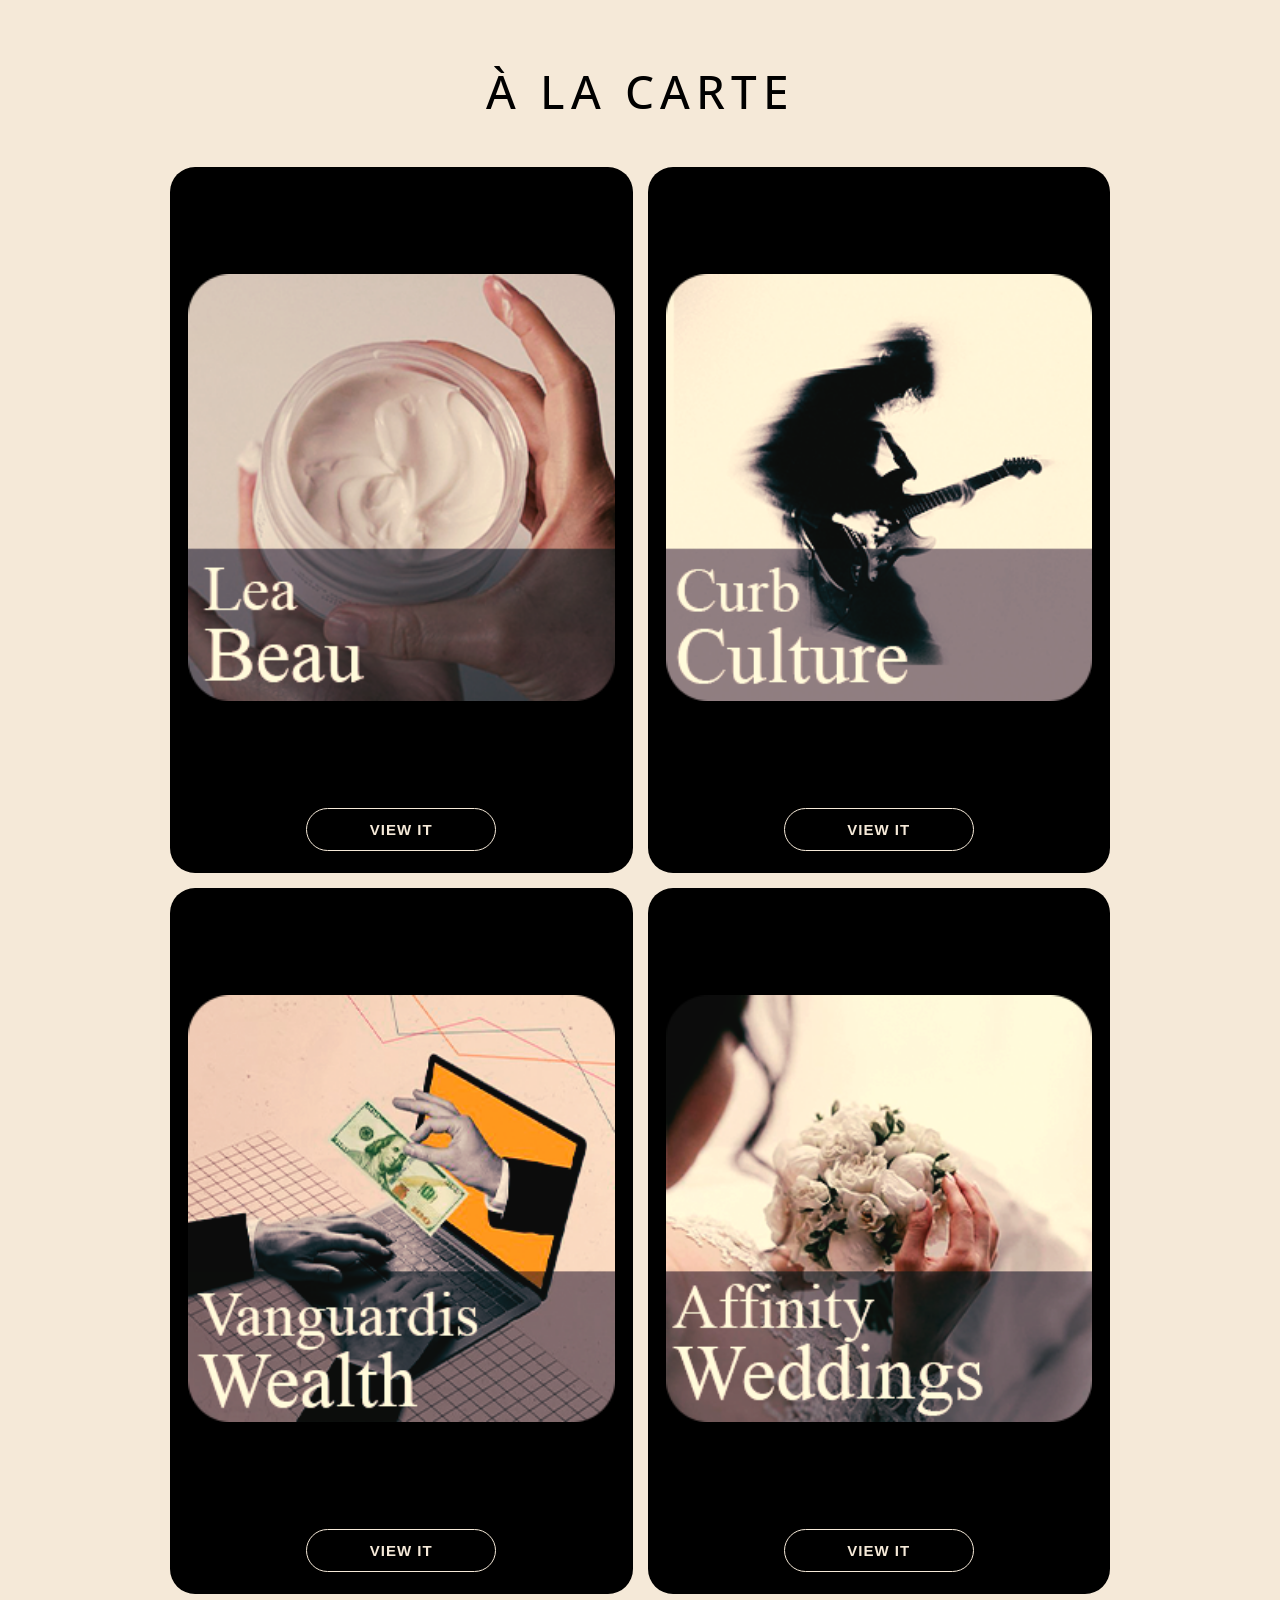
==== ala-carte/index.html @ 8e033984 "Initial portfolio release" ====
<!DOCTYPE html>
<html lang="en">
<head>
    <meta charset="UTF-8">
    <meta name="viewport" content="width=device-width, initial-scale=1.0">
    <title>À LA CARTE - Vistick Studio</title>
    <link rel="preconnect" href="https://fonts.googleapis.com">
    <link rel="preconnect" href="https://fonts.gstatic.com" crossorigin>
    <link href="https://fonts.googleapis.com/css2?family=Open+Sans:wght@400;500&display=swap" rel="stylesheet">
    <link rel="stylesheet" href="ala.css">
</head>
<body>

    <div class="showcase-container">
        <header class="launch-fade-up">
            <h1 class="projects-layout-title">À la carte</h1>
        </header>

        <div class="showcase-grid launch-fade-up launch-delay" id="main-grid">
            
            <!-- CARD 1: LEA BEAU -->
            <div class="case-card" onclick="openStudy('modal-lea')">
                <div class="case-video-frame">
                    <img src="1-lea-beau.png" alt="Lea Beau" class="case-image-element">
                </div>
                <div class="case-button-container">
                    <button type="button" class="case-action-btn">VIEW IT</button>
                </div>
            </div>

            <!-- CARD 2: CURB CULTURE -->
            <div class="case-card" onclick="openStudy('modal-curb')">
                <div class="case-video-frame">
                    <img src="2-curb-culture.png" alt="Curb Culture" class="case-image-element">
                </div>
                <div class="case-button-container">
                    <button type="button" class="case-action-btn">VIEW IT</button>
                </div>
            </div>

            <!-- CARD 3: VANGUARDIS WEALTH -->
            <div class="case-card" onclick="openStudy('modal-vanguardis')">
                <div class="case-video-frame">
                    <img src="3-vanguardis-wealth.png" alt="Vanguardis Wealth" class="case-image-element">
                </div>
                <div class="case-button-container">
                    <button type="button" class="case-action-btn">VIEW IT</button>
                </div>
            </div>

            <!-- CARD 4: AFFINITY WEDDINGS -->
            <div class="case-card" onclick="openStudy('modal-affinity')">
                <div class="case-video-frame">
                    <img src="4-affinity-weddings.png" alt="Affinity Weddings" class="case-image-element">
                </div>
                <div class="case-button-container">
                    <button type="button" class="case-action-btn">VIEW IT</button>
                </div>
            </div>

        </div>
    </div>

    <!-- FOREGROUND OVERLAY STUDIES LAYER -->
    
    <!-- MODAL: LEA BEAU -->
    <div id="modal-lea" class="ala-modal-layer">
        <div class="ala-modal-backdrop" onclick="closeStudy('modal-lea')"></div>
        <div class="ala-modal-window">
            <button class="ala-close-btn" onclick="closeStudy('modal-lea')">✕ CLOSE</button>
            <div class="ala-modal-content-scroll">
                <div class="ala-text-block ala-text-large">
                    Partner : Lea Beau (Skincare Brand)
                    Industry : Skincare & Beauty
                    Services Delivered : Plug & Play Newsletter Kit
                </div>
                <h1 class="ala-massive-header">NEWSLETTER</h1>
                <div class="ala-img-frame">
                    <img src="lea-beua/newsletter.jpg" alt="Lea Beau Newsletter" class="ala-responsive-img">
                </div>
            </div>
        </div>
    </div>

    <!-- MODAL: CURB CULTURE -->
    <div id="modal-curb" class="ala-modal-layer">
        <div class="ala-modal-backdrop" onclick="closeStudy('modal-curb')"></div>
        <div class="ala-modal-window">
            <button class="ala-close-btn" onclick="closeStudy('modal-curb')">✕ CLOSE</button>
            <div class="ala-modal-content-scroll">
                <div class="ala-text-block ala-text-large">
                    Partner : Curb Culture (Music Org) 
                    Industry : Live Music Events
                    Services Delivered : Promotional Design — Print & Digital, Event Wristband Design
                </div>
                <h1 class="ala-massive-header">Event Poster</h1>
                <div class="ala-img-frame">
                    <img src="curb-culture/1.jpg" alt="Event Poster 1" class="ala-responsive-img">
                </div>
                <div class="ala-img-frame">
                    <img src="curb-culture/2.jpg" alt="Event Poster 2" class="ala-responsive-img">
                </div>

                <h1 class="ala-massive-header">Wrist Band Design</h1>
                <div class="ala-img-frame">
                    <img src="curb-culture/3.jpg" alt="Wrist Band Design" class="ala-responsive-img">
                </div>
            </div>
        </div>
    </div>

    <!-- MODAL: VANGUARDIS WEALTH -->
    <div id="modal-vanguardis" class="ala-modal-layer">
        <div class="ala-modal-backdrop" onclick="closeStudy('modal-vanguardis')"></div>
        <div class="ala-modal-window">
            <button class="ala-close-btn" onclick="closeStudy('modal-vanguardis')">✕ CLOSE</button>
            <div class="ala-modal-content-scroll">
                <div class="ala-text-block ala-text-large">
                    Partner : Vanguardis wealth (Wealth Firm)
                    Industry : Wealth Management 
                    Services Delivered : Primary Logo, Extended Logo Suite, Email Creatives, Promotional Display
                </div>
                <h1 class="ala-massive-header">Primary Logo</h1>
                <div class="ala-img-frame">
                    <img src="vanguardis-wealth/1.png" alt="Primary Logo" class="ala-responsive-img">
                </div>

                <h1 class="ala-massive-header">Extended Logo Suite</h1>
                <div class="ala-img-frame">
                    <img src="vanguardis-wealth/2.jpg" alt="Extended Logo Suite" class="ala-responsive-img">
                </div>

                <h1 class="ala-massive-header">Roll-up Banner</h1>
                <div class="ala-img-frame">
                    <img src="vanguardis-wealth/3.jpg" alt="Roll-up Banner" class="ala-responsive-img">
                </div>
            </div>
        </div>
    </div>

    <!-- MODAL: AFFINITY WEDDINGS -->
    <div id="modal-affinity" class="ala-modal-layer">
        <div class="ala-modal-backdrop" onclick="closeStudy('modal-affinity')"></div>
        <div class="ala-modal-window">
            <button class="ala-close-btn" onclick="closeStudy('modal-affinity')">✕ CLOSE</button>
            <div class="ala-modal-content-scroll">
                <div class="ala-text-block ala-text-large">
                    Partner : Affinity Weddings (Bridal Magzine)
                    Industry : Wedding Publishing 
                    Services Delivered : Editorial Cover Design
                </div>
                <h1 class="ala-massive-header">Editorial Cover</h1>
                <div class="ala-img-frame">
                    <img src="affinity-weddings/1.jpg" alt="Editorial Cover" class="ala-responsive-img">
                </div>
            </div>
        </div>
    </div>

    <script>
        function openStudy(modalId) {
            document.getElementById(modalId).classList.add('is-open');
            document.getElementById('main-grid').classList.add('ala-blurred-background');
            document.body.style.overflow = 'hidden';
        }

        function closeStudy(modalId) {
            document.getElementById(modalId).classList.remove('is-open');
            document.getElementById('main-grid').classList.remove('ala-blurred-background');
            document.body.style.overflow = '';
        }
    </script>
</body>
</html>
---- ala-carte/ala.css ----
@import url('https://fonts.googleapis.com/css2?family=Poppins:wght@900&family=Roboto+Mono:wght@400;700&display=swap');

body {
    background-color: #f5e9d8;
    margin: 0;
    padding: 20px;
    overflow-x: hidden;
}

.showcase-container {
    width: 100%;
    max-width: 940px;
    margin: 0 auto;
    text-align: center;
    box-sizing: border-box;
}

.projects-layout-title {
    font-family: 'Open Sans', sans-serif;
    font-weight: 500;
    font-size: clamp(32px, 7vw, 46px);
    letter-spacing: 6px;
    margin: 40px 0 45px 0;
    color: black;
    text-transform: uppercase;
}

.showcase-grid {
    display: grid;
    grid-template-columns: repeat(2, 1fr);
    gap: 15px; 
    width: 100%;
    padding-bottom: 40px;
    transition: filter 0.4s cubic-bezier(0.215, 0.61, 0.355, 1);
}

.ala-blurred-background {
    filter: blur(12px) grayscale(40%);
    pointer-events: none;
}

.case-card {
    background-color: #000000;
    border-radius: 25px;
    padding: 22px 18px; 
    display: flex;
    flex-direction: column;
    align-items: center;
    box-sizing: border-box;
    cursor: pointer;
    transition: background-color 0.5s cubic-bezier(0.215, 0.61, 0.355, 1), transform 0.5s cubic-bezier(0.215, 0.61, 0.355, 1);
}

.case-card:hover {
    background-color: #6a583e;
    transform: scale(1.05);
}

.case-video-frame {
    width: 100%;
    background-color: transparent;
    border-radius: 25px;
    overflow: hidden;
    aspect-ratio: 1080 / 1512;
    display: flex;
    align-items: center;
    justify-content: center;
    margin-bottom: 0px;
}

.case-image-element {
    width: 100%;
    height: 100%;
    object-fit: contain;
    display: block;
}

.case-button-container {
    padding-top: 22px; 
    width: 100%;
    display: flex;
    justify-content: center;
}

.case-action-btn {
    display: inline-block;
    background-color: transparent;
    border: 1px solid #f5e9d8;
    border-radius: 50px;
    padding: 12px 0; 
    width: 190px;     
    color: #f5e9d8;
    font-family: Arial, sans-serif;
    font-size: 15px; 
    font-weight: bold;
    text-transform: uppercase;
    letter-spacing: 1px;
    cursor: pointer;
    transition: all 0.5s cubic-bezier(0.215, 0.61, 0.355, 1);
}

.case-card:hover .case-action-btn {
    transform: scale(1.08);
    background-color: #ffffff;
    border-color: transparent;
    color: #000000;
}

@keyframes entranceFade { 
    from { opacity: 0; transform: translateY(10px); }
    to { opacity: 1; transform: translateY(0); } 
}

.launch-fade-up {
    opacity: 0;
    transform: translateY(20px);
    animation: entranceFade 1s cubic-bezier(0.215, 0.61, 0.355, 1) forwards;
}

.launch-delay {
    animation-delay: 0.2s;
}

.ala-modal-layer {
    position: fixed;
    top: 0;
    left: 0;
    width: 100%;
    height: 100%;
    z-index: 2000;
    display: flex;
    justify-content: center;
    align-items: center;
    opacity: 0;
    visibility: hidden;
    transition: opacity 0.4s ease, visibility 0.4s ease;
}

.ala-modal-layer.is-open {
    opacity: 1;
    visibility: visible;
}

.ala-modal-backdrop {
    position: absolute;
    top: 0;
    left: 0;
    width: 100%;
    height: 100%;
    background-color: rgba(0, 0, 0, 0.4);
    backdrop-filter: blur(10px);
}

.ala-modal-window {
    position: relative;
    background-color: #1c1818;
    border: 2px solid #2b2424;
    width: 90%;
    max-width: 780px;
    height: 85vh;
    border-radius: 20px;
    z-index: 2002;
    display: flex;
    flex-direction: column;
    overflow: hidden;
    transform: scale(0.7);
    transition: transform 0.6s cubic-bezier(0.215, 0.61, 0.355, 1);
    box-shadow: 0 30px 60px rgba(0, 0, 0, 0.5);
}

.ala-modal-layer.is-open .ala-modal-window {
    transform: scale(1);
}

.ala-close-btn {
    position: absolute;
    top: 24px;
    right: 24px;
    background: #000000;
    border: 1px solid #333333;
    color: #ffffff;
    font-family: 'Roboto Mono', monospace;
    font-size: 11px;
    font-weight: bold;
    padding: 8px 16px;
    border-radius: 6px;
    cursor: pointer;
    z-index: 2010;
    transition: color 0.2s, border-color 0.2s;
}

.ala-close-btn:hover {
    color: #f0a26a;
    border-color: #f0a26a;
}

.ala-modal-content-scroll {
    padding: 50px 40px;
    overflow-y: auto;
    height: 100%;
    box-sizing: border-box;
}

.ala-text-block.ala-text-large {
    font-family: 'Roboto Mono', monospace;
    font-size: 20px; 
    line-height: 1.8;
    color: #ffffff;
    margin-bottom: 50px;
    white-space: pre-line;
}

.ala-massive-header {
    font-family: 'Poppins', sans-serif;
    font-weight: 900;
    font-size: 56px;
    color: #f0a26a;
    text-transform: uppercase;
    line-height: 0.95;
    letter-spacing: -1.5px;
    margin: 40px 0 25px 0;
    text-align: center;
}

.ala-massive-header:first-of-type {
    margin-top: 10px;
}

.ala-img-frame {
    width: 100%;
    border-radius: 12px;
    overflow: hidden;
    line-height: 0;
    margin-bottom: 40px;
}

.ala-responsive-img {
    width: 100%;
    height: auto;
    display: block;
}

@media (max-width: 768px) {
    .showcase-grid {
        grid-template-columns: 1fr;
        max-width: 440px;
        margin: 0 auto;
        gap: 20px;
    }
    .projects-layout-title {
        margin-bottom: 35px;
    }
    .ala-modal-window {
        height: 100vh;
        width: 100%;
        border-radius: 0;
        border: none;
    }
    .ala-modal-content-scroll {
        padding: 80px 20px 40px 20px;
    }
    .ala-massive-header {
        font-size: 36px;
        margin-bottom: 25px;
    }
}
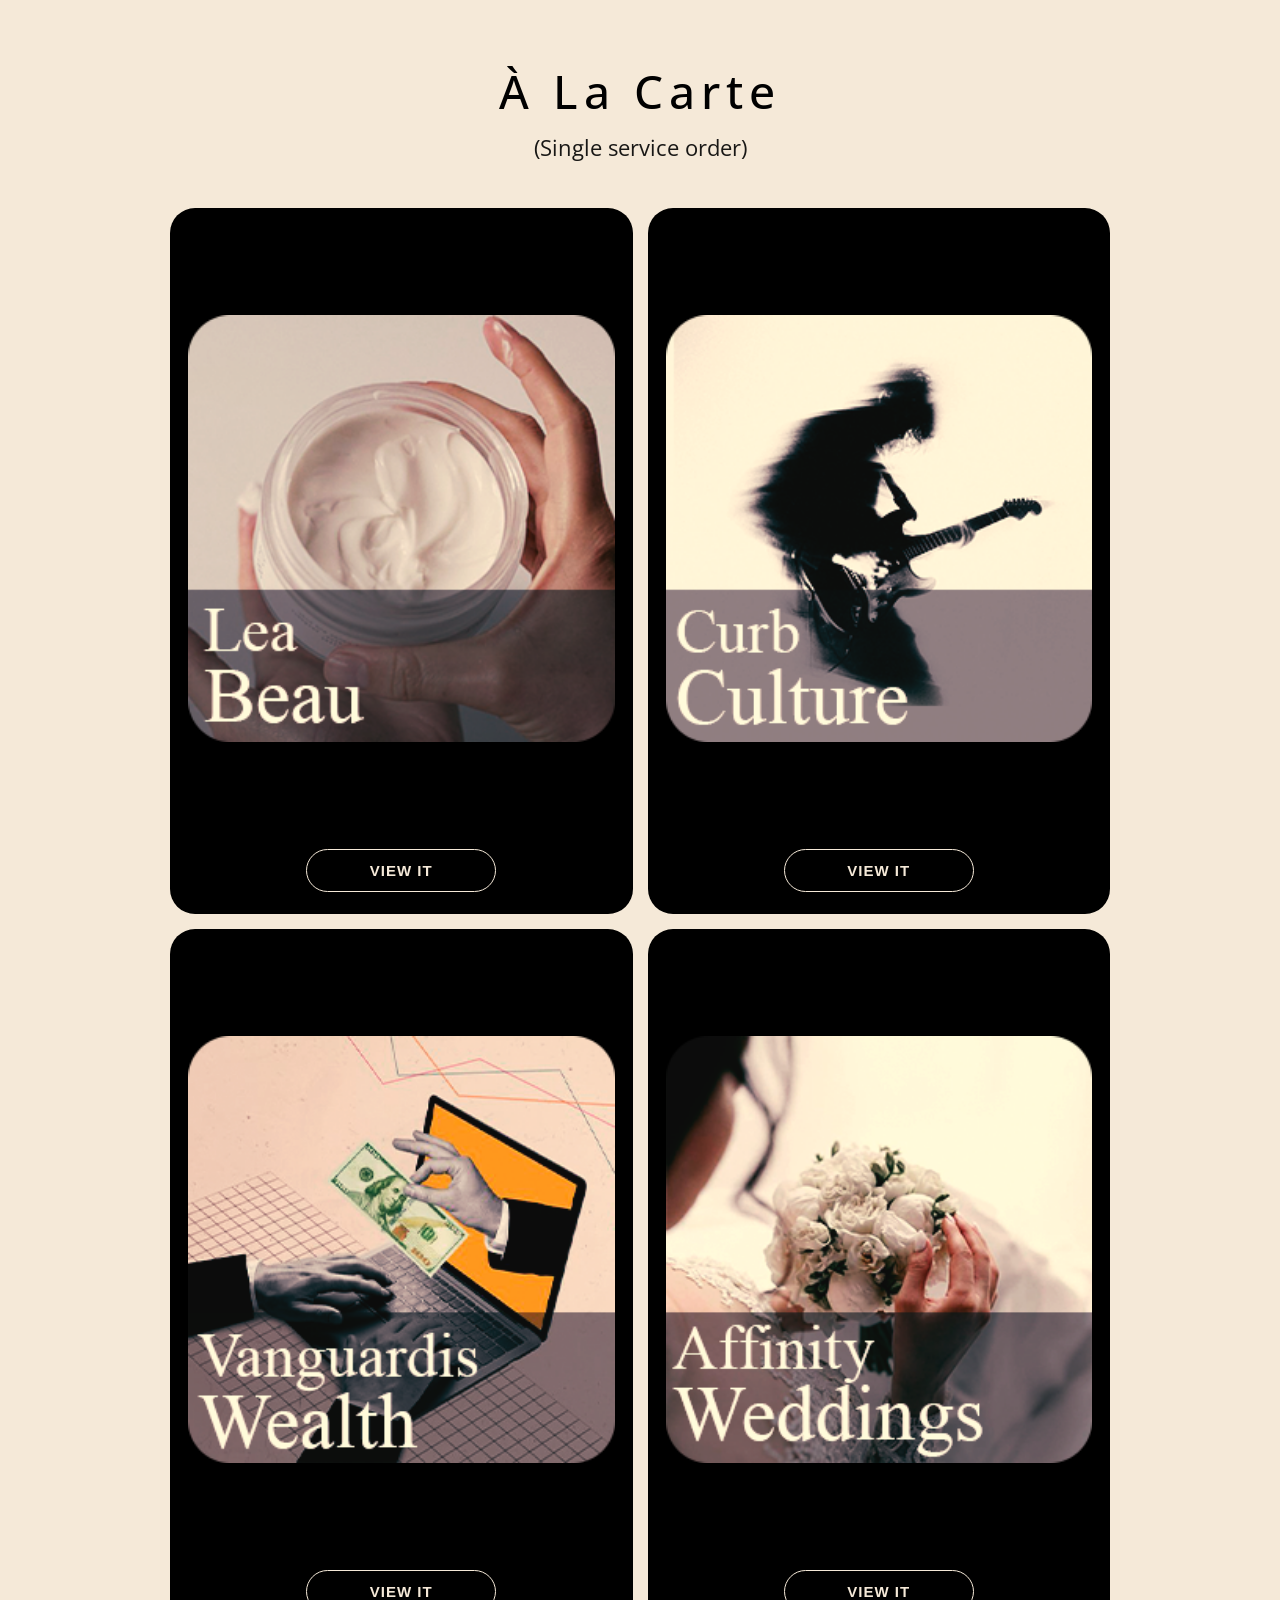
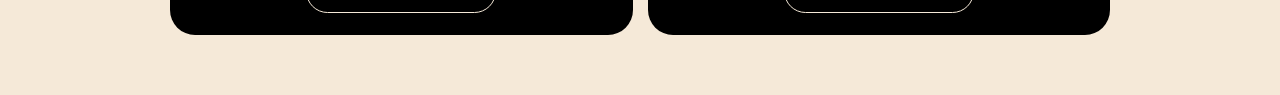
==== commit 2a1132ad: "Add case study PDF link block to Syntech page" ====
--- a/ala-carte/index.html
+++ b/ala-carte/index.html
@@ -3,7 +3,7 @@
 <head>
     <meta charset="UTF-8">
     <meta name="viewport" content="width=device-width, initial-scale=1.0">
-    <title>À LA CARTE - Vistick Studio</title>
+    <title>À La Carte - Vistick Studio</title>
     <link rel="preconnect" href="https://fonts.googleapis.com">
     <link rel="preconnect" href="https://fonts.gstatic.com" crossorigin>
     <link href="https://fonts.googleapis.com/css2?family=Open+Sans:wght@400;500&display=swap" rel="stylesheet">
@@ -12,8 +12,9 @@
 <body>
 
     <div class="showcase-container">
-        <header class="launch-fade-up">
-            <h1 class="projects-layout-title">À la carte</h1>
+         <header class="launch-fade-up">
+            <h1 class="projects-layout-title" style="text-transform: none !important;">À La Carte</h1>
+            <p class="projects-layout-subtitle">(Single service order)</p>
         </header>
 
         <div class="showcase-grid launch-fade-up launch-delay" id="main-grid">
--- a/ala-carte/ala.css
+++ b/ala-carte/ala.css
@@ -247,8 +247,12 @@
         margin: 0 auto;
         gap: 20px;
     }
-    .projects-layout-title {
-        margin-bottom: 35px;
+  .projects-layout-title {
+        font-family: 'Open Sans', sans-serif;
+        font-weight: 500;
+        font-size: clamp(28px, 6vw, 36px);
+        letter-spacing: 4px;
+        margin-bottom: 20px;
     }
     .ala-modal-window {
         height: 100vh;
@@ -263,4 +267,24 @@
         font-size: 36px;
         margin-bottom: 25px;
     }
+}
+
+/* MAIN STYLES (OUTSIDE THE MEDIA QUERY) */
+.projects-layout-title {
+    font-family: 'Open Sans', sans-serif;
+    font-weight: 500;
+    font-size: clamp(32px, 7vw, 46px);
+    letter-spacing: 6px;
+    margin: 40px 0 10px 0;
+    color: black;
+    text-transform: none !important; /* Forces it to lowercase */
+}
+
+.projects-layout-subtitle {
+    font-family: 'Open Sans', sans-serif;
+    font-weight: 400;
+    font-size: 1.4rem; /* Increased size so it's not too small */
+    color: black;
+    opacity: 0.9;
+    margin: 0 0 45px 0;
 }
